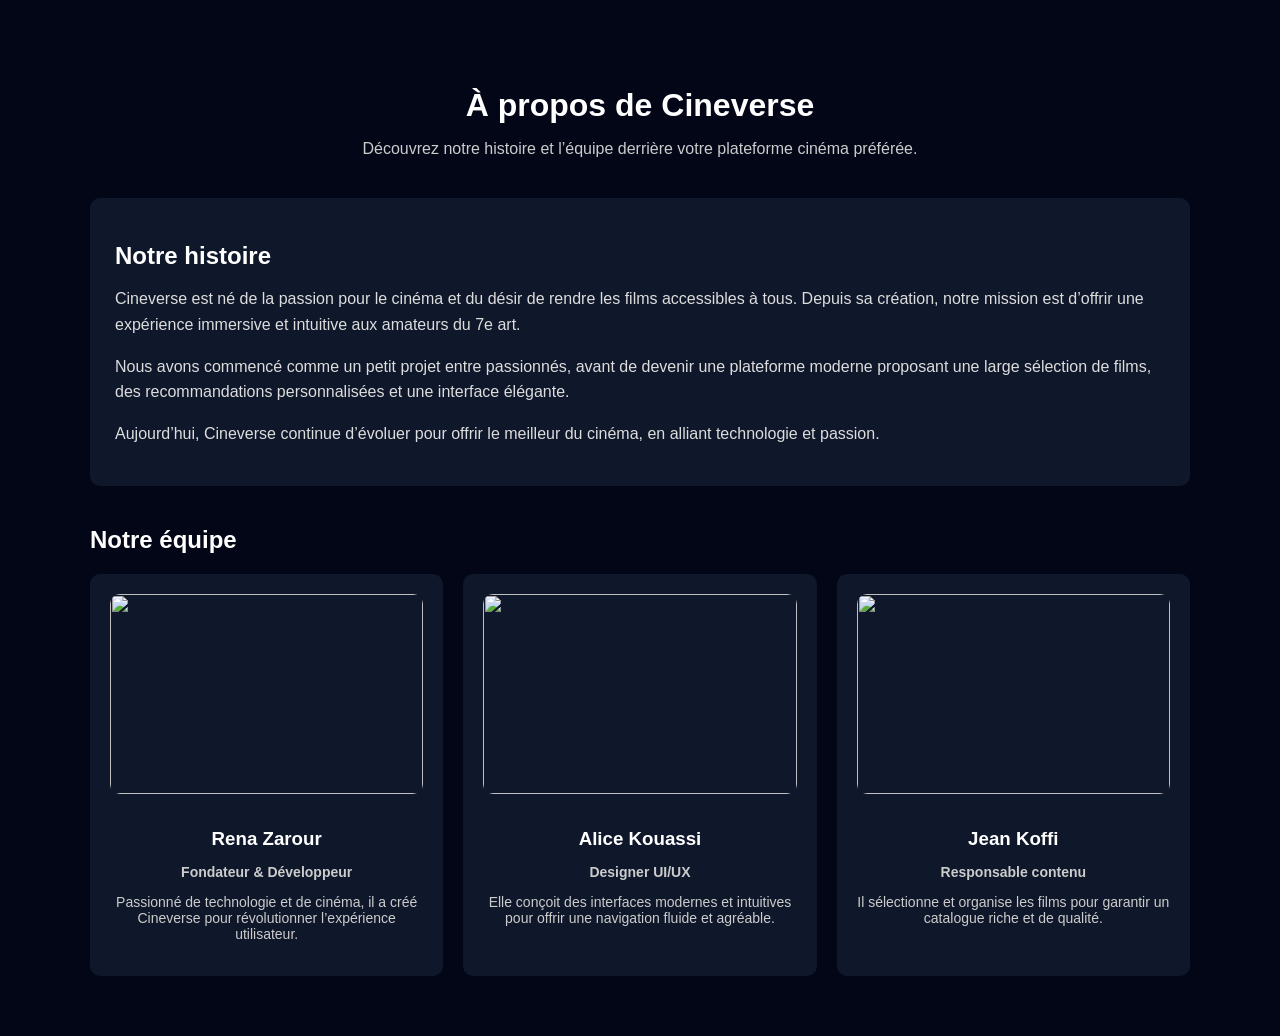
==== apropos.html @ 2806d386 "Ajoute la page A propos avec histoire et equipe" ====
<!DOCTYPE html>
<html lang="fr">
<head>
    <meta charset="UTF-8">
    <title>À propos - Cineverse</title>
    <link rel="stylesheet" href="style.css">
</head>
<body>

    <section class="apropos">
        <div class="container">

            <h1>À propos de Cineverse</h1>
            <p class="subtitle">Découvrez notre histoire et l’équipe derrière votre plateforme cinéma préférée.</p>

            <!-- HISTOIRE -->
            <div class="histoire">
                <h2>Notre histoire</h2>
                <p>
                    Cineverse est né de la passion pour le cinéma et du désir de rendre les films accessibles à tous.
                    Depuis sa création, notre mission est d’offrir une expérience immersive et intuitive aux amateurs du 7e art.
                </p>

                <p>
                    Nous avons commencé comme un petit projet entre passionnés, avant de devenir une plateforme moderne
                    proposant une large sélection de films, des recommandations personnalisées et une interface élégante.
                </p>

                <p>
                    Aujourd’hui, Cineverse continue d’évoluer pour offrir le meilleur du cinéma, en alliant technologie et passion.
                </p>
            </div>

            <!-- ÉQUIPE -->
            <div class="equipe">
                <h2>Notre équipe</h2>

                <div class="team">

                    <div class="membre">
                        <img src="img/team1.jpg" alt="">
                        <h3>Rena Zarour</h3>
                        <p class="role">Fondateur & Développeur</p>
                        <p>Passionné de technologie et de cinéma, il a créé Cineverse pour révolutionner l’expérience utilisateur.</p>
                    </div>

                    <div class="membre">
                        <img src="img/team2.jpg" alt="">
                        <h3>Alice Kouassi</h3>
                        <p class="role">Designer UI/UX</p>
                        <p>Elle conçoit des interfaces modernes et intuitives pour offrir une navigation fluide et agréable.</p>
                    </div>

                    <div class="membre">
                        <img src="img/team3.jpg" alt="">
                        <h3>Jean Koffi</h3>
                        <p class="role">Responsable contenu</p>
                        <p>Il sélectionne et organise les films pour garantir un catalogue riche et de qualité.</p>
                    </div>

                </div>
            </div>

        </div>
    </section>

</body>
</html>
---- style.css ----
body {
    font-family: Arial, sans-serif;
    margin: 0;
    background: #020617;
    color: white;
}

a { text-decoration: none; 
    color: inherit; 
     }


/* HEADER */
 header {
    display: flex;
    justify-content: space-between;
    align-items: center;
    padding: 8px 30px;
    background: rgba(15, 23, 42, 0.9);
    flex-wrap: wrap;
}
 .header h2 { 
    margin: 0; 
    }


/*NAVBAR*/
nav{
    display: flex;
    justify-content: end;
    padding-right: 30px;   
}

nav a {
    margin-left: 30px;
    font-weight: bold;
    color: white;
    transition: color 0.3s;
}
nav a:hover {
     color: orange; 
     }

@media(max-width:768px){
 .header {
     flex-direction: column;
      align-items: flex-start; 
      }

    nav { 
        display: flex; 
        flex-direction: column; 
        width: 100%; 
        }
    nav a {
         margin: 5px 0; 
         }
}



/*  HERO SECTION  */
.hero {
    height: 70vh;
    background: url('images/salle-de-cinema.webp') center/cover no-repeat;
    display: flex;
    justify-content: center;
    align-items: center;
    text-align: center;
}
.hero h1 { 
    font-size: 48px;
     margin-bottom: 15px; 
     }

.hero p { 
    font-size: 20px; 
    margin-bottom: 20px; 
    }

.btn { 
    background: orange; 
    padding: 12px 25px;
     border-radius: 20px; 
     font-weight: bold; 
     color: white; 
     }

.btn:hover { 
    background: darkorange; 
    }

@media(max-width:768px){
    .hero { 
        height: 50vh; 
        }
    .hero h1 { 
        font-size: 32px; 
        }
    .hero p { 
        font-size: 16px; 
        }
    .btn { 
        padding: 10px 20px; 
        font-size: 14px; 
        }
}

/* SECTION BIENVENUE */
.bienvenue {
    background-color: #020b1c;
    color: #ffffff;
    padding: 50px 30px;
    line-height: 1.7;
}

.bienvenue .container {
    max-width: 1100px;
    margin: 0 auto;
}


.bienvenue h4 {
    font-size: 22px;
    margin-bottom: 20px;
    display: flex;
    align-items: center;
    gap: 10px;
}

.bienvenue h4 span {
    font-size: 20px;
}

.bienvenue p {
    font-size: 16px;
    margin-bottom: 15px;
    color: #d1d5db; 
}

/* Responsive */
@media (max-width: 768px) {
    .bienvenue {
        padding: 30px 15px;
    }

    .bienvenue h2 {
        font-size: 18px;
    }

    .bienvenue p {
        font-size: 14px;
    }
}

/* FILMS POPULAIRES ET FILMS RECOMMANDES / CARDS  */
.top-films {
  padding: 50px;
}
.films-row {
  display: flex;
  gap: 80px; 
  overflow-x: auto;
  padding: 10px 0;
}
.films-row img {
  width: 240px;   
  height: 360px;  
  object-fit: cover;
  border-radius: 12px;
  transition: 0.3s;
}
.films-row img:hover {
  transform: scale(1.08);
}

@media(max-width:768px){
    .films-row img {
         width: 150px; }
}
  

.films {
  padding: 50px;
}
.cards-container {
    display: flex;
    flex-wrap: wrap;
    gap: 20px;
    justify-content: center;
    padding: 20px 10px;
}
.card {
    background: rgba(255,255,255,0.05);
    border-radius: 15px;
    width: 220px;
    padding: 15px;
    text-align: center;
}
.card img { 
    width: 100%; 
    height: 180px; 
    object-fit: cover;
     margin-bottom: 10px; 
     }

.card h3 { 
    margin: 10px 0; 
    }

.card p { 
    margin-bottom: 15px; 
    }

.card button {
    background: #f59e0b;
    border: none;
    padding: 10px;
    border-radius: 8px;
    color: white;
    cursor: pointer;
}
.card button:hover { 
    background: #d97706; 
    }

.card:hover { 
    transform: scale(1.05); 
    }

@media(max-width:768px){
    .card { 
        width: 100%; 
        max-width: 100%; 
        }
    .cards-container { 
        padding: 10px; 
        gap: 15px; 
        }
}
   
/* SECTION */
.contact {
    padding: 60px 20px;
}

/* CONTAINER */
.container {
    max-width: 1100px;
    margin: auto;
}

/* TITRES */
.contact h1 {
    text-align: center;
    font-size: 32px;
    margin-bottom: 10px;
}

.subtitle {
    text-align: center;
    color: #ccc;
    margin-bottom: 40px;
}

/* LAYOUT */
.contact-content {
    display: flex;
    gap: 40px;
    flex-wrap: wrap;
}

/* INFOS */
.contact-info {
    flex: 1;
    background: #0f172a;
    padding: 25px;
    border-radius: 10px;
}

.contact-info h2 {
    margin-bottom: 20px;
}

.contact-info p {
    margin-bottom: 15px;
    color: #ddd;
}

/* FORM */
.contact-form {
    flex: 1;
    background: #0f172a;
    padding: 25px;
    border-radius: 10px;
}

.contact-form h2 {
    margin-bottom: 20px;
}

/* INPUTS */
.contact-form input,
.contact-form textarea {
    width: 100%;
    padding: 12px;
    margin-bottom: 15px;
    border: none;
    border-radius: 6px;
    outline: none;
    background: #1e293b;
    color: white;
}

/* BOUTON */
.contact-form button {
    width: 100%;
    padding: 12px;
    border: none;
    border-radius: 6px;
    background: #f59e0b;
    color: white;
    font-weight: bold;
    cursor: pointer;
    transition: 0.3s;
}

.contact-form button:hover {
    background: #d97706;
}

/* RESPONSIVE */
@media (max-width: 768px) {
    .contact-content {
        flex-direction: column;
    }
}


/* SECTION */
.apropos {
    padding: 60px 20px;
}

/* CONTAINER */
.container {
    max-width: 1100px;
    margin: auto;
}

/* TITRES */
.apropos h1 {
    text-align: center;
    font-size: 32px;
    margin-bottom: 10px;
}

.subtitle {
    text-align: center;
    color: #ccc;
    margin-bottom: 40px;
}

/* HISTOIRE */
.histoire {
    background: #0f172a;
    padding: 25px;
    border-radius: 10px;
    margin-bottom: 40px;
}

.histoire h2 {
    margin-bottom: 15px;
}

.histoire p {
    margin-bottom: 15px;
    color: #ddd;
    line-height: 1.6;
}

/* EQUIPE */
.equipe h2 {
    margin-bottom: 20px;
}

/* GRID TEAM */
.team {
    display: grid;
    grid-template-columns: repeat(3, 1fr);
    gap: 20px;
}

/* MEMBRE */
.membre {
    background: #0f172a;
    padding: 20px;
    border-radius: 10px;
    text-align: center;
    transition: 0.3s;
}

.membre:hover {
    transform: translateY(-5px);
}

/* IMAGE */
.membre img {
    width: 100%;
    height: 200px;
    object-fit: cover;
    border-radius: 10px;
    margin-bottom: 15px;
}

/* NOM */
.membre h3 {
    margin-bottom: 5px;
}

/* ROLE */
.role {
    color: #f59e0b;
    font-weight: bold;
    margin-bottom: 10px;
}

/* TEXTE */
.membre p {
    font-size: 14px;
    color: #ccc;
}

/* RESPONSIVE */
@media (max-width: 768px) {
    .team {
        grid-template-columns: 1fr;
    }
}


/* LOGIN  */
.login-container {
    display: flex;
    justify-content: center;
    align-items: center;
    height: 100vh;
    background: linear-gradient(to right, #0f172a,#1e1f36);
}
.login-form {
    background: #1e293b;
    padding: 30px;
    border-radius: 10px;
    width: 320px;
    display: flex;
    flex-direction: column;
    gap: 10px;
    box-shadow: 0 5px 20px rgba(0, 0, 0, 0.5);
}
.login-form h2{
    text-align: center;
    margin-bottom: 15px;
}
.login-form input { 
    padding: 15px; 
    border: none; 
    border-radius: 5px; 
    outline: none; 
    }

.options { 
    display: flex; 
    justify-content: space-between; 
    align-items: center;
    font-size: 14px; 
    margin: 15px 0; 
    }

.options input[type=checkbox]{
    accent-color: #f59e0b;
    width: 16px;
    height: 16px;
}

.options a{
    color: #f59e0b;
    text-decoration: none;
    font-weight: 500;
}

.options a:hover{
    text-decoration: underline;
}
button{
    background: #f59e0b;
    border: none;
    padding: 12px;
    border-radius: 5px;
    color: white;
    font-weight: bold;
    cursor: pointer;
    transition:0.3s;
}

button:hover{
    background: #d97706;
}

.back{
    text-align: center;
    margin-top: 18px;
}

.back a{
    color: #94a3b8;
    text-decoration: none;
    transition: 0.3s;
}

@media(max-width:768px){
    .login-form { 
        width: 75%; }
}


/*FOOTER */
footer {
    background: rgba(15, 23, 42, 0.9);
    padding: 40px 20px;
}
.footer-container {
     display: flex; 
     justify-content: space-around; 
     flex-wrap: wrap; 
     }

.footer-section { 
    width: 200px; 
    margin-bottom: 20px; 
    }

.footer-section h3 { 
    margin-bottom: 10px; 
    }

.footer-section ul {
list-style: none; 
padding: 0; 
}

.footer-section a { 
    color: #94a3b8; 
    }

.footer-section a:hover { 
    color: #f59e0b; 
    }

footer .copyright { 
    text-align: center;
     margin-top: 20px; 
     font-size: 14px; 
     color: #94a3b8; 
     }

@media(max-width:768px){
    .footer-container { 
        flex-direction: column; 
        align-items: center; 
        text-align: center; }

    .footer-section { 
        width: 100%; 
        margin-bottom: 15px; }
}
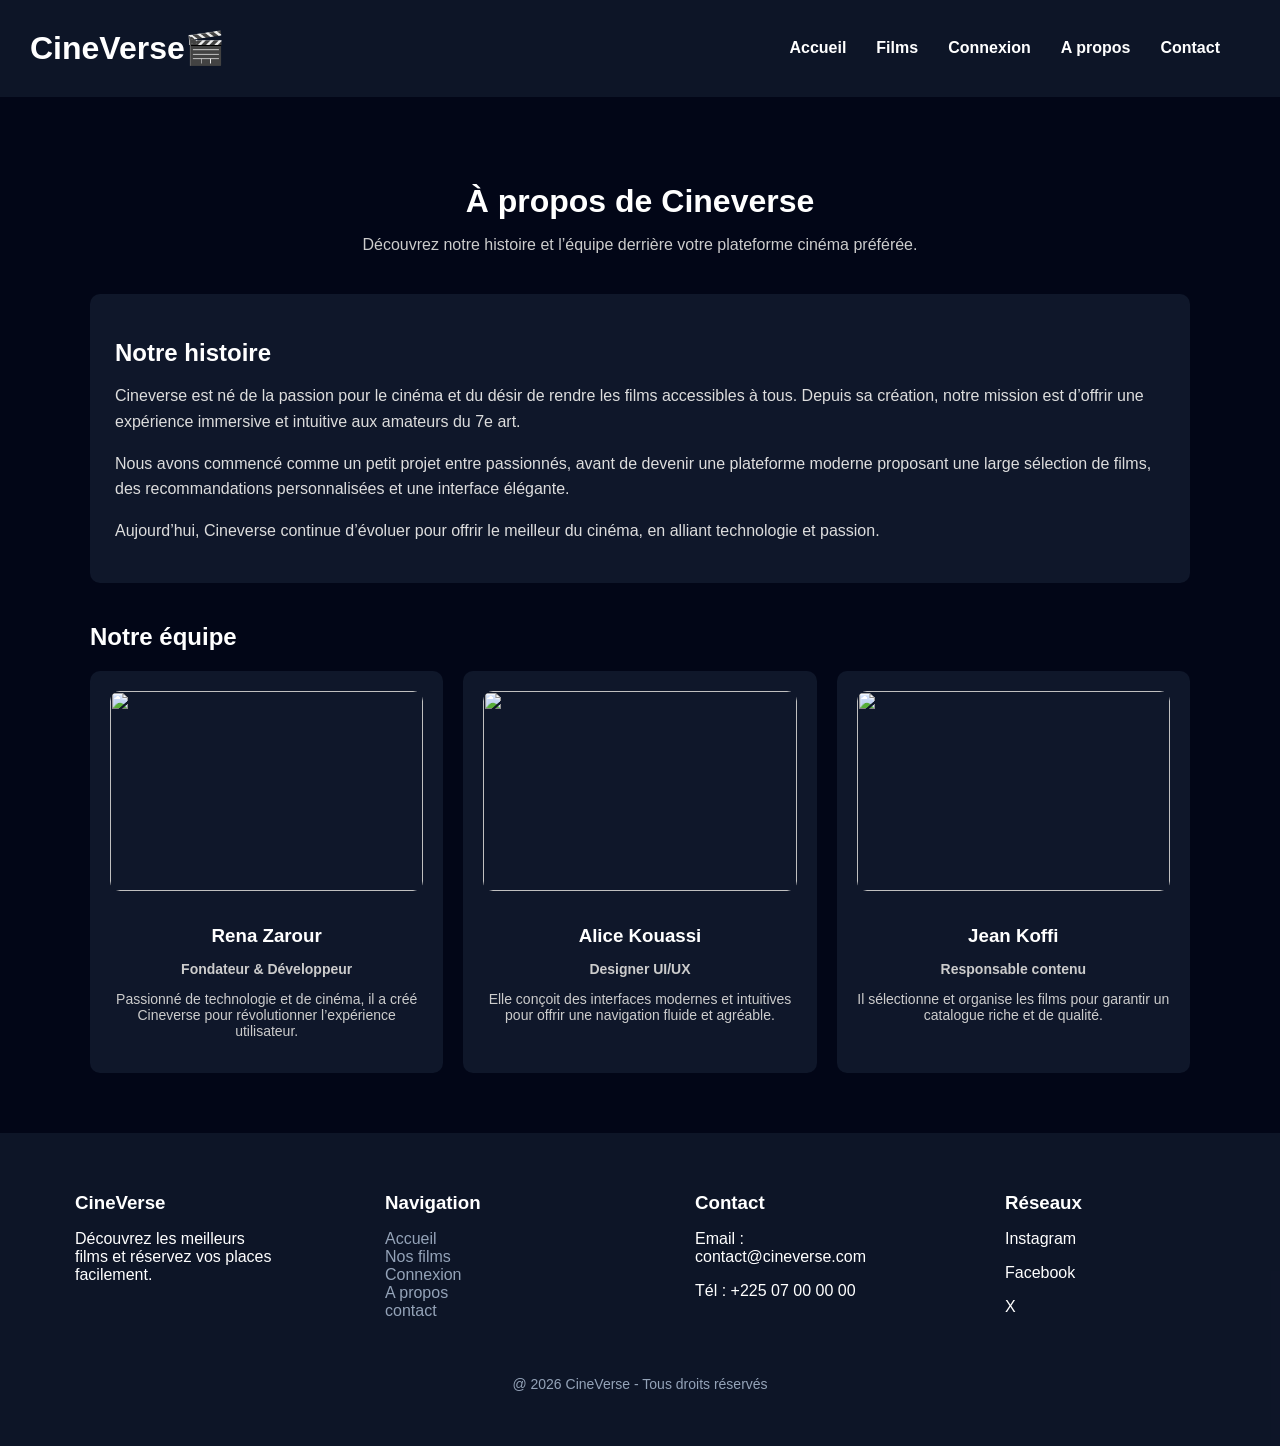
==== commit 1d743ef8: "sauvegarde avant de reclone" ====
--- a/apropos.html
+++ b/apropos.html
@@ -6,6 +6,16 @@
     <link rel="stylesheet" href="style.css">
 </head>
 <body>
+    <header>
+    <h1>CineVerse🎬</h1>
+    <nav>
+        <a href="index.html">Accueil</a>
+        <a href="services.html">Films</a>
+        <a href="login.html">Connexion</a>
+        <a href="apropos.html">A propos</a>
+        <a href="contact.html">Contact</a>
+    </nav>
+</header>
 
     <section class="apropos">
         <div class="container">
@@ -63,6 +73,40 @@
 
         </div>
     </section>
+    <footer>
+    <div class="footer-container">
+        <div class="footer-section">
+            <h3>CineVerse</h3>
+            <p>Découvrez les meilleurs films et réservez vos places facilement.</p>
+        </div>
+        <div class="footer-section">
+            <h3>Navigation</h3>
+            <ul>
+                <li><a href="index.html">Accueil</a></li>
+                <li><a href="services.html">Nos films</a></li>
+                <li><a href="login.html">Connexion</a></li>
+                <li><a href="apropos.html">A propos</a></li>
+                <li><a href="contact.html">contact</a></li>
+                
+            </ul>
+        </div>
+        <div class="footer-section">
+            <h3>Contact</h3>
+            <p>Email : contact@cineverse.com</p>
+            <p>Tél : +225 07 00 00 00</p>
+        </div>
+
+        <div class="footer-section">
+            <h3>Réseaux</h3>
+            <p>Instagram</p>
+            <p>Facebook</p>
+            <p>X</p>
+        </div>
+        
+    </div>
+    <p class="copyright">@ 2026 CineVerse - Tous droits réservés</p>
+</footer>
 
 </body>
-</html>+</html>
+
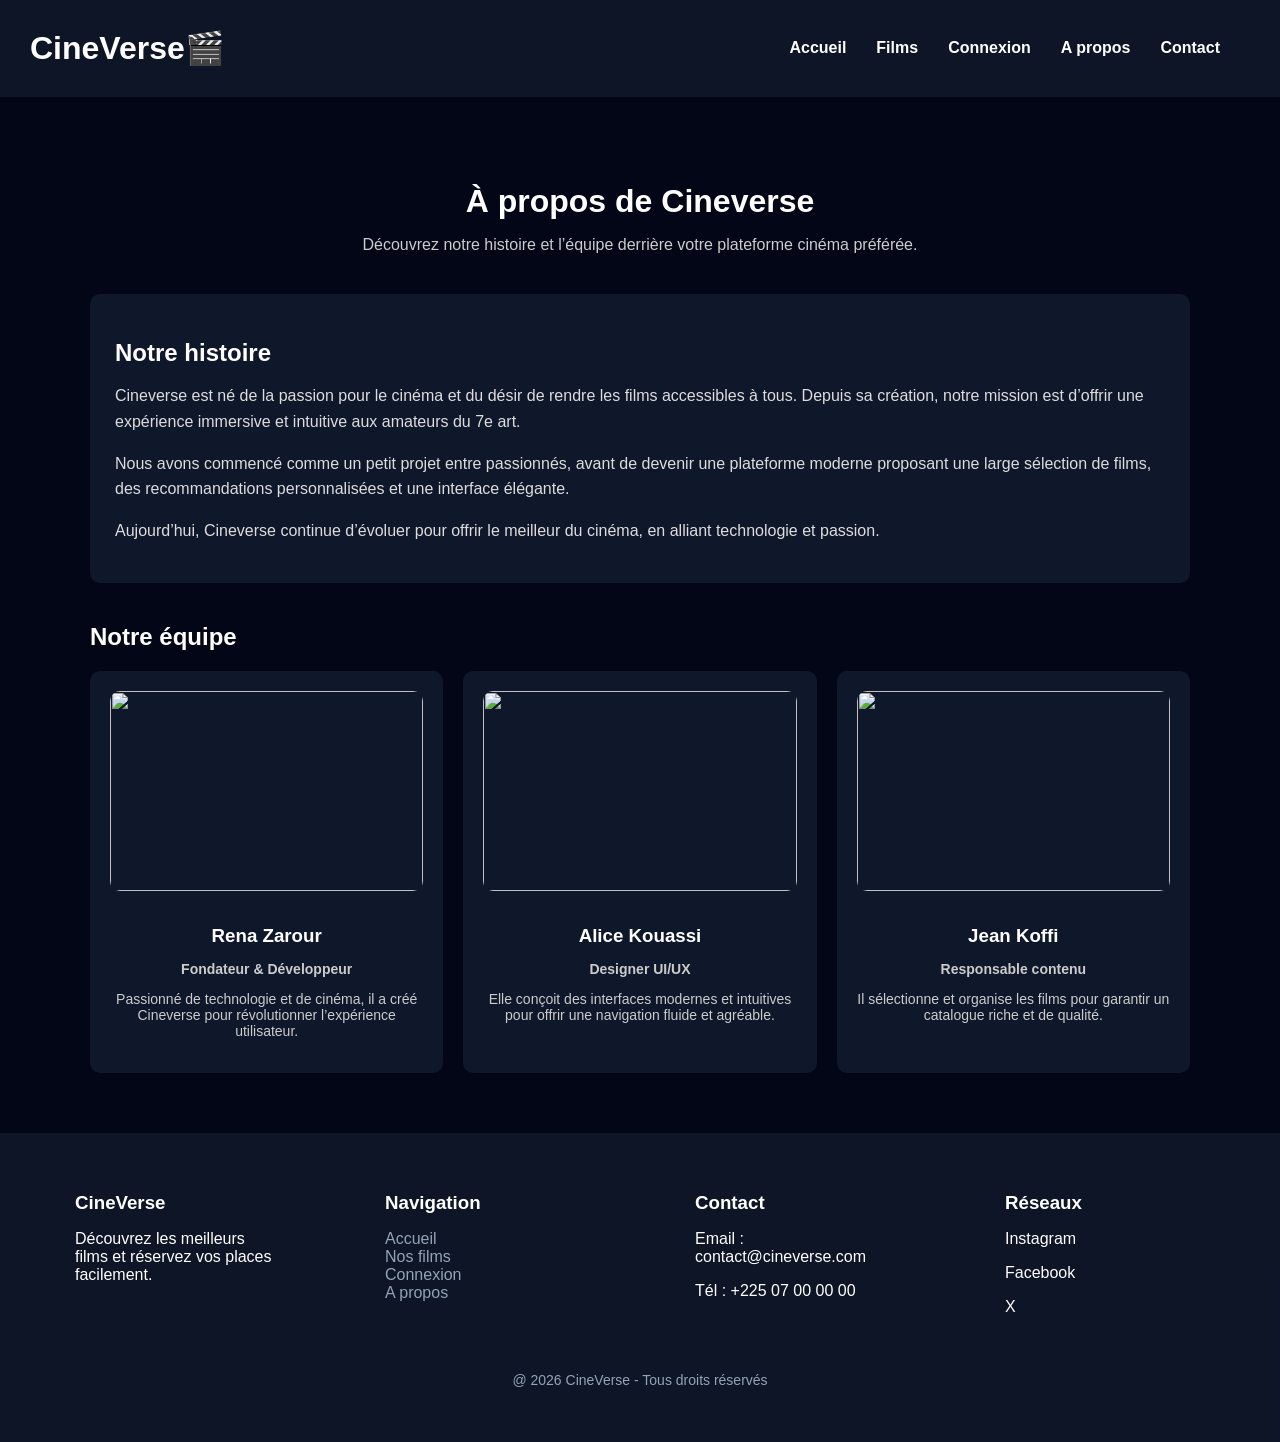
==== commit 475f7a13: "Ajout navbar et du footer dans apropos" ====
--- a/apropos.html
+++ b/apropos.html
@@ -73,7 +73,7 @@
 
         </div>
     </section>
-    <footer>
+<footer>
     <div class="footer-container">
         <div class="footer-section">
             <h3>CineVerse</h3>
@@ -86,7 +86,6 @@
                 <li><a href="services.html">Nos films</a></li>
                 <li><a href="login.html">Connexion</a></li>
                 <li><a href="apropos.html">A propos</a></li>
-                <li><a href="contact.html">contact</a></li>
                 
             </ul>
         </div>
@@ -108,5 +107,4 @@
 </footer>
 
 </body>
-</html>
-
+</html>
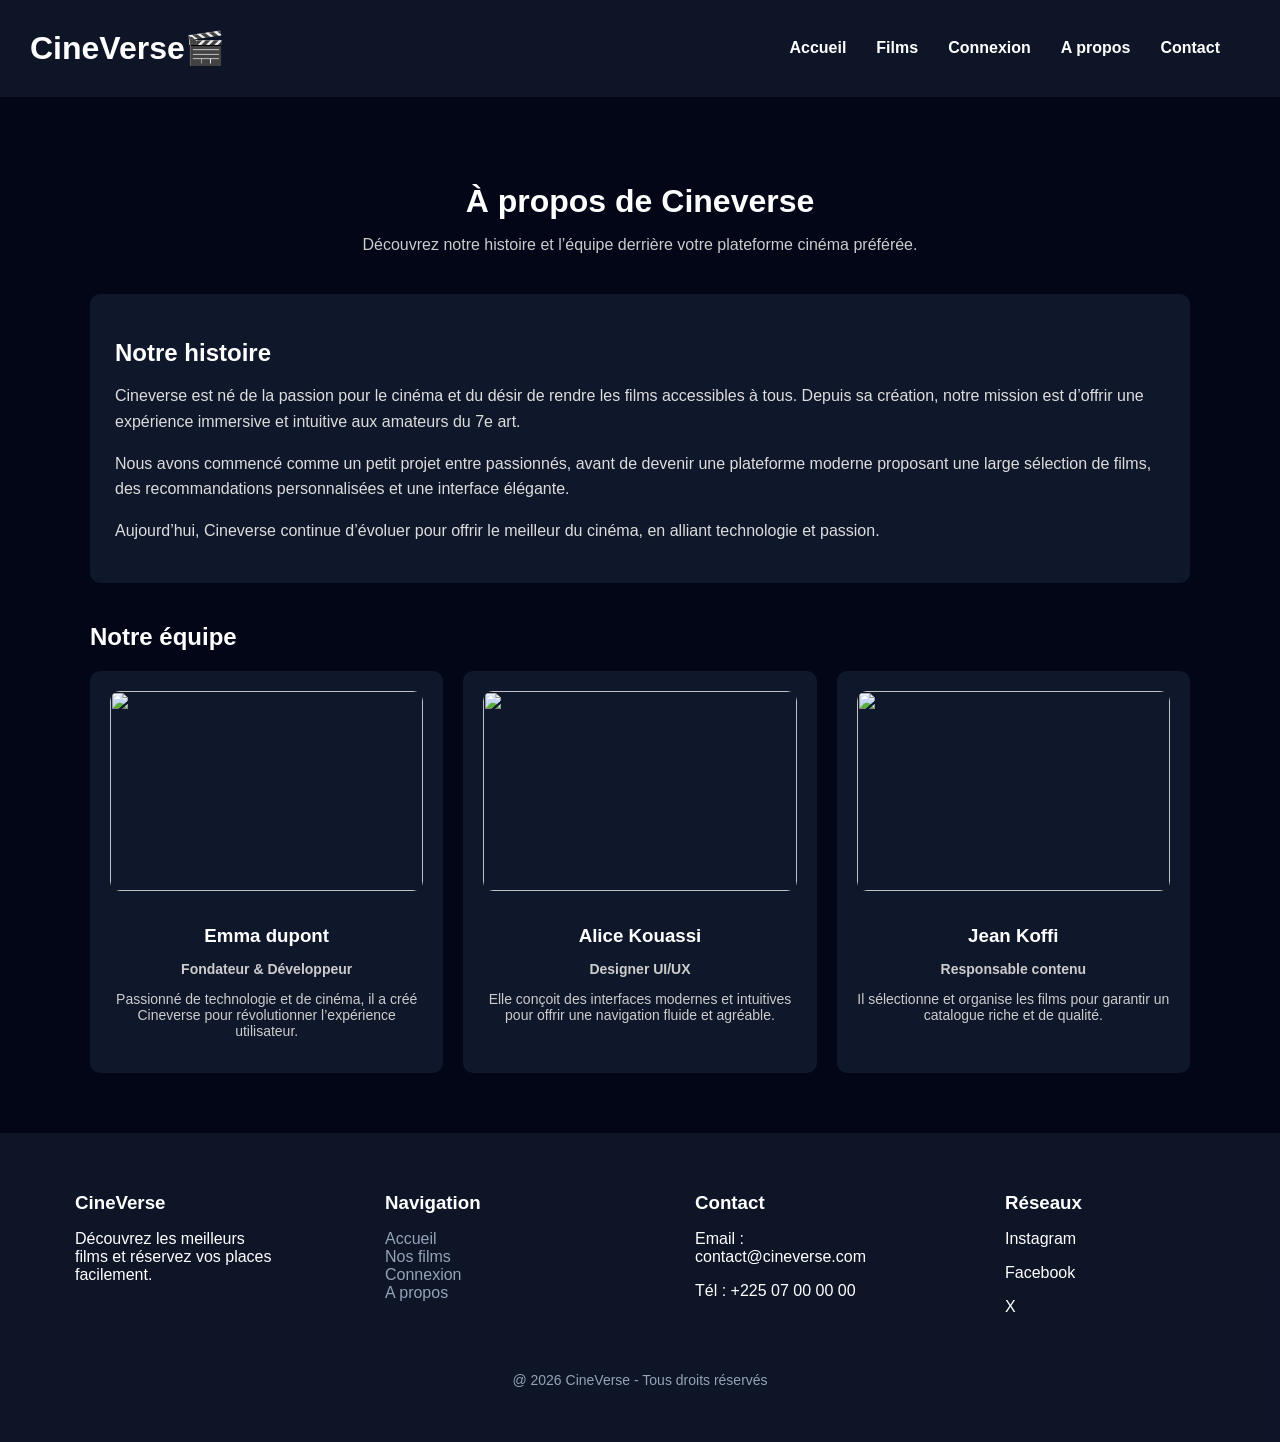
==== commit 335a13d3: "modification de quelques elements" ====
--- a/apropos.html
+++ b/apropos.html
@@ -23,7 +23,6 @@
             <h1>À propos de Cineverse</h1>
             <p class="subtitle">Découvrez notre histoire et l’équipe derrière votre plateforme cinéma préférée.</p>
 
-            <!-- HISTOIRE -->
             <div class="histoire">
                 <h2>Notre histoire</h2>
                 <p>
@@ -41,7 +40,6 @@
                 </p>
             </div>
 
-            <!-- ÉQUIPE -->
             <div class="equipe">
                 <h2>Notre équipe</h2>
 
@@ -49,7 +47,7 @@
 
                     <div class="membre">
                         <img src="img/team1.jpg" alt="">
-                        <h3>Rena Zarour</h3>
+                        <h3>Emma dupont</h3>
                         <p class="role">Fondateur & Développeur</p>
                         <p>Passionné de technologie et de cinéma, il a créé Cineverse pour révolutionner l’expérience utilisateur.</p>
                     </div>
@@ -73,7 +71,7 @@
 
         </div>
     </section>
-<footer>
+    <footer>
     <div class="footer-container">
         <div class="footer-section">
             <h3>CineVerse</h3>
@@ -107,4 +105,4 @@
 </footer>
 
 </body>
-</html>+</html>
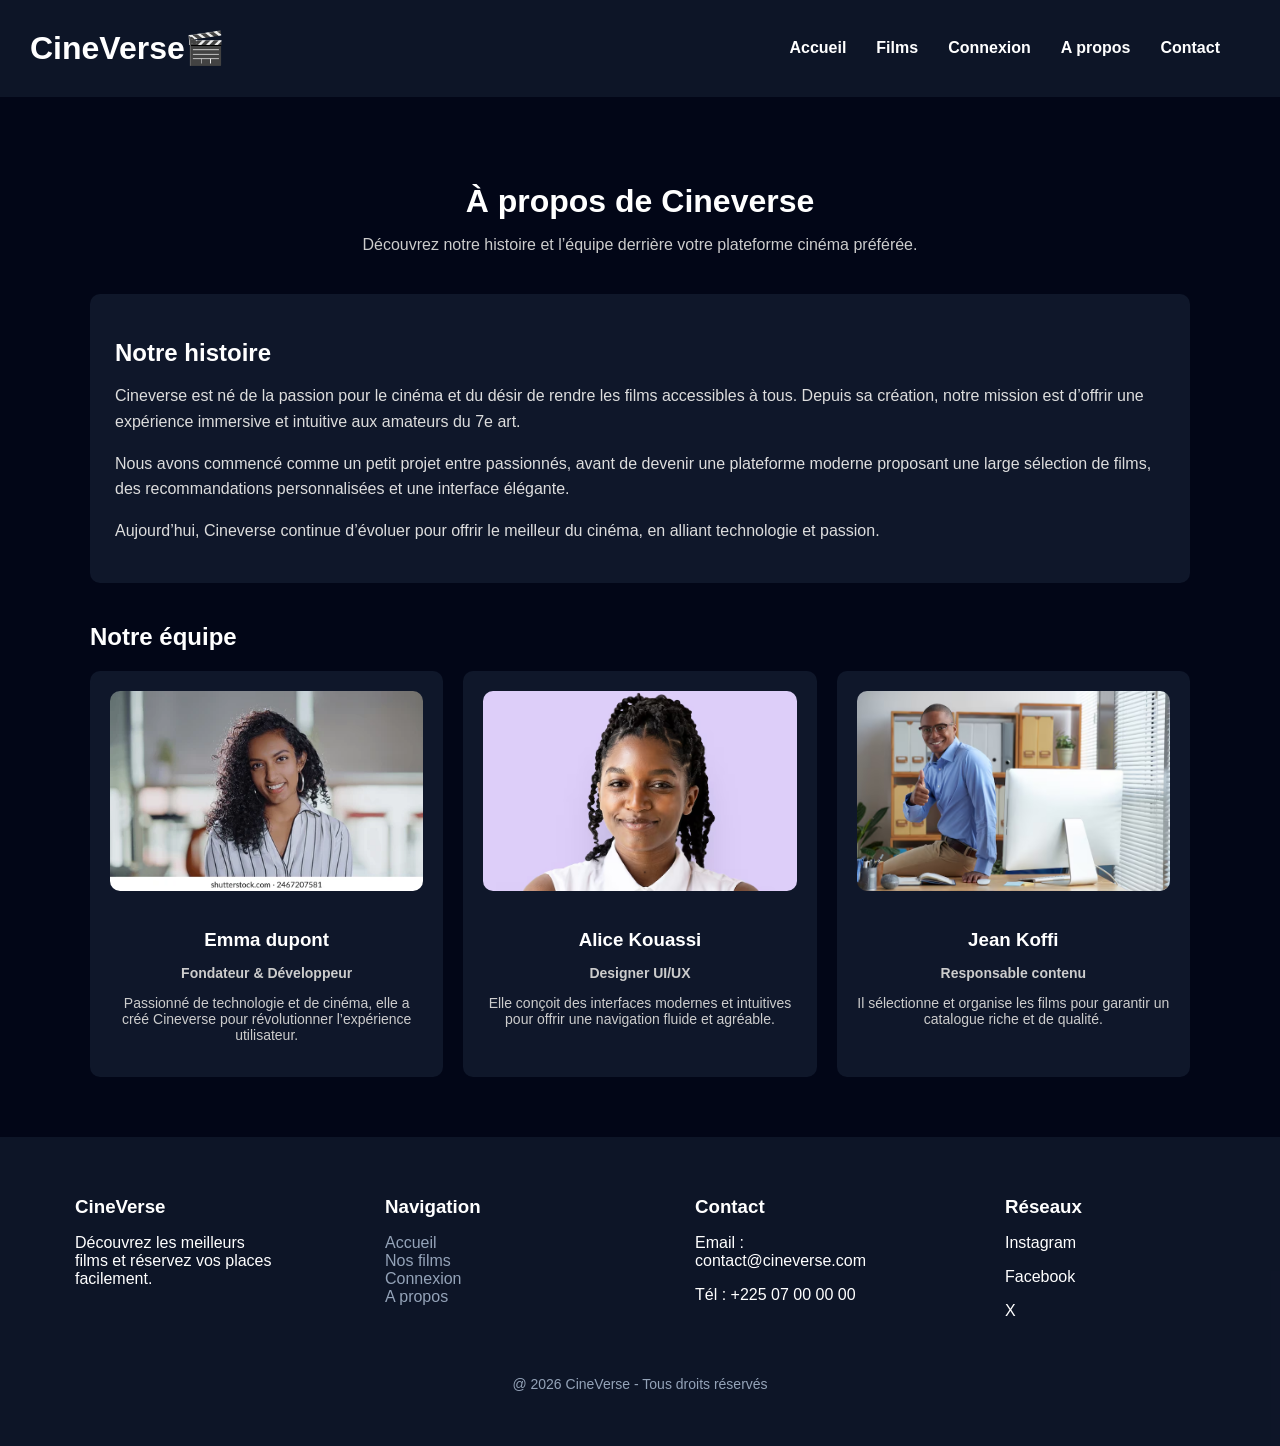
==== commit 3c2de59a: "modification des images de l'équipe" ====
--- a/apropos.html
+++ b/apropos.html
@@ -46,21 +46,21 @@
                 <div class="team">
 
                     <div class="membre">
-                        <img src="img/team1.jpg" alt="">
+                        <img src="images/photo-profil.webp" alt="">
                         <h3>Emma dupont</h3>
                         <p class="role">Fondateur & Développeur</p>
-                        <p>Passionné de technologie et de cinéma, il a créé Cineverse pour révolutionner l’expérience utilisateur.</p>
+                        <p>Passionné de technologie et de cinéma, elle a créé Cineverse pour révolutionner l’expérience utilisateur.</p>
                     </div>
 
                     <div class="membre">
-                        <img src="img/team2.jpg" alt="">
+                        <img src="images/photo-alice.avif" alt="">
                         <h3>Alice Kouassi</h3>
                         <p class="role">Designer UI/UX</p>
                         <p>Elle conçoit des interfaces modernes et intuitives pour offrir une navigation fluide et agréable.</p>
                     </div>
 
                     <div class="membre">
-                        <img src="img/team3.jpg" alt="">
+                        <img src="images/jean-equipe.avif" alt="">
                         <h3>Jean Koffi</h3>
                         <p class="role">Responsable contenu</p>
                         <p>Il sélectionne et organise les films pour garantir un catalogue riche et de qualité.</p>
